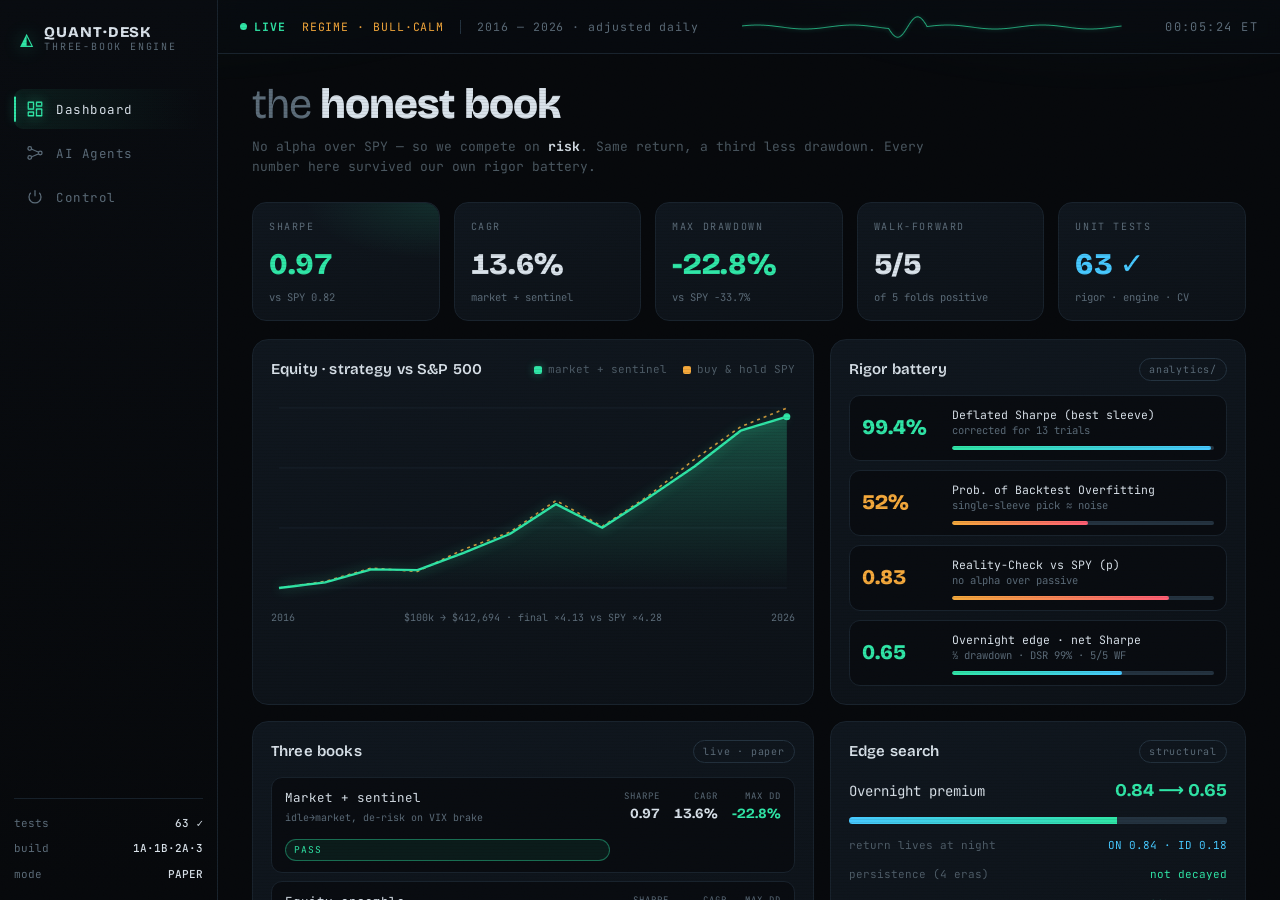
==== web/index.html @ 87b3c011 "Build senior-level animated web frontend (web/) Self-contained static control panel (HTML/CSS/JS, no" ====
<!doctype html>
<html lang="en">
<head>
<meta charset="utf-8" />
<meta name="viewport" content="width=device-width, initial-scale=1" />
<title>QUANT·DESK — Control</title>
<link rel="preconnect" href="https://fonts.googleapis.com">
<link rel="preconnect" href="https://fonts.gstatic.com" crossorigin>
<link href="https://fonts.googleapis.com/css2?family=Bricolage+Grotesque:opsz,wght@12..96,400;12..96,600;12..96,800&family=JetBrains+Mono:wght@400;500;700&display=swap" rel="stylesheet">
<link rel="stylesheet" href="styles.css" />
</head>
<body>
<!-- atmosphere -->
<div class="grain" aria-hidden="true"></div>
<div class="aurora" aria-hidden="true"></div>
<div class="scanlines" aria-hidden="true"></div>

<div class="app">
  <!-- left rail -->
  <aside class="rail">
    <div class="brand">
      <div class="brand-mark">◭</div>
      <div class="brand-txt">
        <b>QUANT·DESK</b>
        <span>three-book engine</span>
      </div>
    </div>

    <nav class="nav" id="nav">
      <button class="nav-item is-active" data-view="dashboard">
        <svg viewBox="0 0 24 24"><rect x="3" y="3" width="7" height="9"/><rect x="14" y="3" width="7" height="5"/><rect x="14" y="12" width="7" height="9"/><rect x="3" y="16" width="7" height="5"/></svg>
        <span>Dashboard</span><i></i>
      </button>
      <button class="nav-item" data-view="agents">
        <svg viewBox="0 0 24 24"><circle cx="5" cy="6" r="2.4"/><circle cx="5" cy="18" r="2.4"/><circle cx="19" cy="12" r="2.4"/><path d="M7 6.7 17 11M7 17.3 17 13"/></svg>
        <span>AI Agents</span><i></i>
      </button>
      <button class="nav-item" data-view="control">
        <svg viewBox="0 0 24 24"><path d="M12 3v8"/><path d="M6.3 6.3a8 8 0 1 0 11.4 0"/></svg>
        <span>Control</span><i></i>
      </button>
    </nav>

    <div class="rail-foot">
      <div class="kv"><span>tests</span><b class="up">63 ✓</b></div>
      <div class="kv"><span>build</span><b>1A·1B·2A·3</b></div>
      <div class="kv"><span>mode</span><b class="amber">PAPER</b></div>
    </div>
  </aside>

  <!-- top status strip -->
  <header class="topbar">
    <div class="status">
      <span class="live"><i></i>LIVE</span>
      <span class="regime" id="regime">REGIME · BULL·CALM</span>
      <span class="sep"></span>
      <span class="muted" id="span">2016 — 2026 · adjusted daily</span>
    </div>
    <div class="heartbeat"><canvas id="pulse"></canvas></div>
    <div class="clock" id="clock">--:--:--</div>
  </header>

  <!-- ===================== DASHBOARD ===================== -->
  <main class="view is-active" id="view-dashboard">
    <div class="view-head">
      <h1 class="title"><span class="t-dim">the</span> honest book</h1>
      <p class="sub">No alpha over SPY — so we compete on <b>risk</b>. Same return, a third less drawdown. Every number here survived our own rigor battery.</p>
    </div>

    <section class="stat-row" id="stats"></section>

    <div class="grid-2">
      <section class="panel chart-panel">
        <div class="panel-head">
          <h3>Equity · strategy vs S&amp;P 500</h3>
          <div class="legend">
            <span><i class="dot up"></i>market + sentinel</span>
            <span><i class="dot amber"></i>buy &amp; hold SPY</span>
          </div>
        </div>
        <div class="chart-wrap"><svg id="equity" preserveAspectRatio="none"></svg>
          <div class="chart-foot" id="chartFoot"></div>
        </div>
      </section>

      <section class="panel">
        <div class="panel-head"><h3>Rigor battery</h3><span class="tag">analytics/</span></div>
        <div class="rigor" id="rigor"></div>
      </section>
    </div>

    <div class="grid-2">
      <section class="panel">
        <div class="panel-head"><h3>Three books</h3><span class="tag">live · paper</span></div>
        <div class="books" id="books"></div>
      </section>
      <section class="panel edge-panel">
        <div class="panel-head"><h3>Edge search</h3><span class="tag">structural</span></div>
        <div class="edge" id="edge"></div>
      </section>
    </div>
  </main>

  <!-- ===================== AGENTS ===================== -->
  <main class="view" id="view-agents">
    <div class="view-head">
      <h1 class="title"><span class="t-dim">12 agents,</span> one pipeline</h1>
      <p class="sub">Research → build → validate → execute. Watch the desk check the market in real time.</p>
      <button class="ghost-btn" id="checkMarket">⟳ check the market</button>
    </div>
    <section class="field-panel">
      <canvas id="field"></canvas>
      <div class="layer-labels">
        <span style="--c:var(--cyan)">RESEARCH</span>
        <span style="--c:var(--violet)">BUILD</span>
        <span style="--c:var(--bench)">VALIDATE</span>
        <span style="--c:var(--up)">EXECUTE</span>
      </div>
    </section>
    <section class="roster" id="roster"></section>
  </main>

  <!-- ===================== CONTROL ===================== -->
  <main class="view" id="view-control">
    <div class="view-head">
      <h1 class="title"><span class="t-dim">one click.</span> the whole loop.</h1>
      <p class="sub">Activate the autonomous pipeline: research, build, validate, deploy — all gated behind a human authorization before any live order.</p>
    </div>
    <div class="control-grid">
      <section class="panel reactor-panel">
        <div class="reactor" id="reactor">
          <button class="power" id="power">
            <span class="power-ring"></span>
            <span class="power-core">
              <svg viewBox="0 0 24 24"><path d="M12 3v9"/><path d="M5.6 5.6a9 9 0 1 0 12.8 0"/></svg>
            </span>
          </button>
          <div class="power-label" id="powerLabel">ACTIVATE&nbsp;AGENTS</div>
        </div>
        <div class="phase-track" id="phaseTrack"></div>
      </section>

      <section class="panel log-panel">
        <div class="panel-head"><h3>orchestration log</h3><span class="tag" id="logState">idle</span></div>
        <div class="log" id="log"><div class="log-empty">// awaiting activation…</div></div>
      </section>
    </div>
    <p class="safety">🔒 Live execution is <b>gated</b>: the loop stops at <span class="amber">AWAITING HUMAN AUTHORIZATION</span> — no order reaches the broker without an explicit human go. This mirrors the real guardrail in the codebase.</p>
  </main>
</div>

<script src="app.js"></script>
</body>
</html>
---- web/styles.css ----
/* ============================================================
   QUANT·DESK — 4 a.m. trading-desk / mission-control aesthetic
   Bricolage Grotesque (display) + JetBrains Mono (data)
   ============================================================ */
:root{
  --bg:#06080b; --bg2:#080b10; --panel:#0c1117; --panel2:#0f161e;
  --line:#18222c; --line2:#23323f;
  --text:#d9e2ea; --dim:#7587959e; --dim2:#5b6b78; --faint:#33424e;
  --up:#2fe6a6; --down:#ff5d73; --bench:#f5a83b; --cyan:#46c8ff; --violet:#9d8bff;
  --glow:rgba(47,230,166,.45);
  --mono:'JetBrains Mono',ui-monospace,monospace;
  --disp:'Bricolage Grotesque',system-ui,sans-serif;
  --rail:218px;
}
*{box-sizing:border-box;margin:0;padding:0}
html,body{height:100%}
body{
  background:var(--bg); color:var(--text);
  font-family:var(--mono); font-size:14px; line-height:1.5;
  -webkit-font-smoothing:antialiased; overflow:hidden;
}
b{font-weight:700}
::selection{background:var(--up);color:#04130d}
canvas{display:block}

/* ---------- atmosphere ---------- */
.grain{position:fixed;inset:0;z-index:60;pointer-events:none;opacity:.045;mix-blend-mode:overlay;
  background-image:url("data:image/svg+xml,%3Csvg xmlns='http://www.w3.org/2000/svg' width='160' height='160'%3E%3Cfilter id='n'%3E%3CfeTurbulence type='fractalNoise' baseFrequency='.85' numOctaves='2'/%3E%3C/filter%3E%3Crect width='100%25' height='100%25' filter='url(%23n)'/%3E%3C/svg%3E");}
.aurora{position:fixed;inset:-20% -10% auto -10%;height:70vh;z-index:0;pointer-events:none;
  background:
    radial-gradient(50% 60% at 20% 0%, rgba(47,230,166,.10), transparent 70%),
    radial-gradient(45% 55% at 80% 5%, rgba(70,200,255,.08), transparent 70%),
    radial-gradient(40% 50% at 55% 0%, rgba(157,139,255,.06), transparent 70%);
  filter:blur(8px);animation:drift 22s ease-in-out infinite alternate;}
@keyframes drift{from{transform:translateX(-3%) translateY(-1%)}to{transform:translateX(4%) translateY(2%)}}
.scanlines{position:fixed;inset:0;z-index:61;pointer-events:none;opacity:.35;
  background:repeating-linear-gradient(0deg,transparent 0 2px,rgba(0,0,0,.22) 2px 3px);mix-blend-mode:multiply}

/* ---------- shell ---------- */
.app{position:relative;z-index:1;display:grid;
  grid-template-columns:var(--rail) 1fr; grid-template-rows:54px 1fr;
  grid-template-areas:"rail top" "rail main"; height:100vh}

/* ---------- left rail ---------- */
.rail{grid-area:rail;border-right:1px solid var(--line);background:
  linear-gradient(180deg,var(--bg2),var(--bg));display:flex;flex-direction:column;padding:18px 14px;gap:26px}
.brand{display:flex;gap:11px;align-items:center;padding:4px 6px}
.brand-mark{font-size:22px;color:var(--up);text-shadow:0 0 18px var(--glow);animation:spin 9s linear infinite}
@keyframes spin{to{transform:rotate(360deg)}}
.brand-txt{display:flex;flex-direction:column;line-height:1.15}
.brand-txt b{font-family:var(--disp);font-weight:800;letter-spacing:.06em;font-size:15px}
.brand-txt span{font-size:10px;color:var(--dim2);letter-spacing:.18em;text-transform:uppercase}

.nav{display:flex;flex-direction:column;gap:4px;margin-top:4px}
.nav-item{position:relative;display:flex;align-items:center;gap:12px;width:100%;
  background:none;border:0;color:var(--dim2);font-family:var(--mono);font-size:12.5px;
  letter-spacing:.04em;padding:11px 12px;border-radius:9px;cursor:pointer;transition:.22s}
.nav-item svg{width:18px;height:18px;fill:none;stroke:currentColor;stroke-width:1.7;stroke-linejoin:round}
.nav-item i{position:absolute;left:0;top:50%;height:0;width:2px;background:var(--up);
  transform:translateY(-50%);box-shadow:0 0 10px var(--glow);transition:.25s}
.nav-item:hover{color:var(--text);background:var(--panel)}
.nav-item.is-active{color:var(--text);background:linear-gradient(90deg,rgba(47,230,166,.08),transparent)}
.nav-item.is-active i{height:62%}
.nav-item.is-active svg{stroke:var(--up);filter:drop-shadow(0 0 6px var(--glow))}

.rail-foot{margin-top:auto;display:flex;flex-direction:column;gap:9px;border-top:1px solid var(--line);padding-top:16px}
.kv{display:flex;justify-content:space-between;font-size:11px;color:var(--dim2)}
.kv b{color:var(--text);font-weight:500}

/* ---------- topbar ---------- */
.topbar{grid-area:top;border-bottom:1px solid var(--line);display:flex;align-items:center;
  justify-content:space-between;padding:0 22px;background:rgba(8,11,16,.7);backdrop-filter:blur(8px)}
.status{display:flex;align-items:center;gap:16px;font-size:11.5px;letter-spacing:.08em}
.live{display:flex;align-items:center;gap:7px;color:var(--up);font-weight:700}
.live i{width:7px;height:7px;border-radius:50%;background:var(--up);box-shadow:0 0 0 0 var(--glow);animation:ping 1.8s infinite}
@keyframes ping{0%{box-shadow:0 0 0 0 var(--glow)}70%{box-shadow:0 0 0 7px transparent}100%{box-shadow:0 0 0 0 transparent}}
.regime{color:var(--bench)}
.muted{color:var(--dim2)}
.sep{width:1px;height:14px;background:var(--line2)}
.heartbeat{flex:1;max-width:380px;height:30px;margin:0 26px;opacity:.8}
.heartbeat canvas{width:100%;height:100%}
.clock{font-size:12px;color:var(--dim2);letter-spacing:.12em;font-variant-numeric:tabular-nums}

/* ---------- views ---------- */
.view{grid-area:main;overflow-y:auto;overflow-x:hidden;padding:30px 34px 60px;display:none;scrollbar-width:thin;scrollbar-color:var(--line2) transparent}
.view.is-active{display:block;animation:viewin .5s ease}
@keyframes viewin{from{opacity:0;transform:translateY(8px)}to{opacity:1;transform:none}}
.view::-webkit-scrollbar{width:8px}.view::-webkit-scrollbar-thumb{background:var(--line2);border-radius:4px}

.view-head{margin-bottom:26px;max-width:760px}
.title{font-family:var(--disp);font-weight:800;font-size:42px;line-height:.98;letter-spacing:-.02em}
.t-dim{color:var(--dim2);font-weight:400}
.sub{margin-top:12px;color:var(--dim);font-size:13px;max-width:680px}
.sub b{color:var(--text)}

/* ---------- stat row ---------- */
.stat-row{display:grid;grid-template-columns:repeat(5,1fr);gap:14px;margin-bottom:18px}
.stat{position:relative;background:linear-gradient(160deg,var(--panel2),var(--panel));
  border:1px solid var(--line);border-radius:14px;padding:16px 16px 14px;overflow:hidden;
  opacity:0;transform:translateY(10px);animation:rise .55s forwards}
@keyframes rise{to{opacity:1;transform:none}}
.stat::after{content:"";position:absolute;inset:0;border-radius:14px;pointer-events:none;
  background:radial-gradient(120% 80% at 100% 0,var(--sc,rgba(47,230,166,.10)),transparent 60%)}
.stat .k{font-size:10px;letter-spacing:.16em;text-transform:uppercase;color:var(--dim2)}
.stat .v{font-family:var(--disp);font-weight:800;font-size:30px;letter-spacing:-.01em;margin-top:8px;
  font-variant-numeric:tabular-nums;color:var(--vc,var(--text))}
.stat .n{font-size:10.5px;color:var(--dim2);margin-top:3px}
.stat .spark{position:absolute;right:12px;top:14px;width:46px;height:18px;opacity:.6}

/* ---------- panels / grids ---------- */
.grid-2{display:grid;grid-template-columns:1.35fr 1fr;gap:16px;margin-bottom:16px}
.panel{background:linear-gradient(165deg,var(--panel2),var(--panel));border:1px solid var(--line);
  border-radius:16px;padding:18px;opacity:0;transform:translateY(10px);animation:rise .55s .1s forwards}
.panel-head{display:flex;align-items:center;justify-content:space-between;margin-bottom:14px}
.panel-head h3{font-family:var(--disp);font-weight:600;font-size:15px;letter-spacing:.01em}
.tag{font-size:10px;color:var(--dim2);border:1px solid var(--line2);border-radius:20px;padding:3px 9px;letter-spacing:.08em}

/* equity chart */
.chart-wrap{position:relative;height:240px}
#equity{width:100%;height:212px;display:block}
.chart-foot{display:flex;justify-content:space-between;font-size:10px;color:var(--dim2);margin-top:4px}
.legend{display:flex;gap:16px;font-size:11px;color:var(--dim)}
.dot{display:inline-block;width:8px;height:8px;border-radius:2px;margin-right:6px;vertical-align:middle}
.dot.up{background:var(--up);box-shadow:0 0 8px var(--glow)}.dot.amber{background:var(--bench)}

/* rigor cards */
.rigor{display:flex;flex-direction:column;gap:9px}
.rigor-row{display:flex;align-items:center;gap:12px;padding:10px 12px;border:1px solid var(--line);
  border-radius:11px;background:var(--bg2)}
.rigor-row .rv{font-family:var(--disp);font-weight:800;font-size:21px;min-width:78px;font-variant-numeric:tabular-nums}
.rigor-row .rl{font-size:11.5px;color:var(--text)}
.rigor-row .rn{font-size:10.5px;color:var(--dim2)}
.rigor-row .meter{flex:1;height:4px;border-radius:3px;background:var(--line2);overflow:hidden;position:relative}
.rigor-row .meter b{position:absolute;left:0;top:0;bottom:0;width:0;border-radius:3px;animation:fill 1.1s ease forwards}
@keyframes fill{to{width:var(--w)}}
.good .rv{color:var(--up)} .good .meter b{background:linear-gradient(90deg,var(--up),var(--cyan))}
.warn .rv{color:var(--bench)} .warn .meter b{background:linear-gradient(90deg,var(--bench),var(--down))}

/* books */
.books{display:flex;flex-direction:column;gap:8px}
.book{display:grid;grid-template-columns:1fr auto auto auto;align-items:center;gap:14px;
  padding:11px 13px;border:1px solid var(--line);border-radius:11px;background:var(--bg2);transition:.2s}
.book:hover{border-color:var(--line2);transform:translateX(3px)}
.book .bn{font-size:12.5px}.book .bnote{font-size:10px;color:var(--dim2);margin-top:2px}
.book .stat-mini{text-align:right;font-variant-numeric:tabular-nums}
.book .stat-mini span{display:block;font-size:9px;color:var(--dim2);letter-spacing:.1em}
.book .stat-mini b{font-size:14px;font-family:var(--disp);font-weight:700}
.pill{font-size:9.5px;letter-spacing:.1em;padding:3px 8px;border-radius:20px;border:1px solid}
.pill.ok{color:var(--up);border-color:rgba(47,230,166,.4);background:rgba(47,230,166,.07)}
.pill.bench{color:var(--bench);border-color:rgba(245,168,59,.35);background:rgba(245,168,59,.06)}

/* edge panel */
.edge{display:flex;flex-direction:column;gap:13px}
.edge .ehead{display:flex;justify-content:space-between;align-items:baseline}
.edge .ehead b{font-family:var(--disp);font-size:18px}
.edge .ebar{height:7px;border-radius:4px;background:var(--line2);display:flex;overflow:hidden}
.edge .ebar i{height:100%}
.edge .erow{font-size:11px;color:var(--dim);display:flex;justify-content:space-between}
.edge .verdict{font-size:11.5px;color:var(--text);border-left:2px solid var(--up);padding-left:11px;line-height:1.55}

/* ---------- agents field ---------- */
.ghost-btn{margin-top:16px;background:rgba(70,200,255,.06);border:1px solid var(--line2);color:var(--cyan);
  font-family:var(--mono);font-size:12px;letter-spacing:.06em;padding:9px 16px;border-radius:9px;cursor:pointer;transition:.2s}
.ghost-btn:hover{background:rgba(70,200,255,.13);box-shadow:0 0 22px rgba(70,200,255,.18)}
.ghost-btn:active{transform:scale(.97)}
.field-panel{position:relative;height:clamp(320px,46vh,460px);border:1px solid var(--line);border-radius:18px;
  overflow:hidden;background:radial-gradient(120% 140% at 50% -10%,#0c141c,#070a0e);margin-bottom:18px;animation:rise .6s forwards}
#field{width:100%;height:100%}
.layer-labels{position:absolute;inset:auto 0 12px 0;display:grid;grid-template-columns:repeat(4,1fr);
  pointer-events:none;font-size:10px;letter-spacing:.22em}
.layer-labels span{text-align:center;color:var(--c);opacity:.65;text-shadow:0 0 12px var(--c)}

.roster{display:grid;grid-template-columns:repeat(4,1fr);gap:12px}
.rcol{display:flex;flex-direction:column;gap:9px}
.rcol h4{font-size:10px;letter-spacing:.2em;color:var(--cl);text-transform:uppercase;padding-left:2px}
.agent{display:flex;align-items:center;gap:10px;padding:10px 11px;border:1px solid var(--line);
  border-radius:10px;background:var(--bg2);transition:.25s}
.agent .ad{width:7px;height:7px;border-radius:50%;background:var(--cl);box-shadow:0 0 9px var(--cl);flex:none}
.agent.ready .ad{opacity:.35;box-shadow:none;animation:none}
.agent .an{font-size:11.5px}.agent .ar{font-size:9.5px;color:var(--dim2);margin-top:1px;line-height:1.3}
.agent.firing{border-color:var(--cl);box-shadow:0 0 0 1px var(--cl),0 0 24px -6px var(--cl);transform:translateY(-2px)}

/* ---------- control ---------- */
.control-grid{display:grid;grid-template-columns:340px 1fr;gap:16px;margin-bottom:14px}
.reactor-panel{display:flex;flex-direction:column;align-items:center;gap:22px;padding-top:30px}
.reactor{display:flex;flex-direction:column;align-items:center;gap:18px}
.power{position:relative;width:172px;height:172px;border:0;background:none;cursor:pointer}
.power-ring{position:absolute;inset:0;border-radius:50%;border:1px solid var(--line2);
  box-shadow:inset 0 0 40px rgba(47,230,166,.05)}
.power-ring::before{content:"";position:absolute;inset:-2px;border-radius:50%;
  border:2px solid transparent;border-top-color:var(--up);border-right-color:var(--cyan);
  animation:spin 3.4s linear infinite;opacity:.55}
.power-core{position:absolute;inset:26px;border-radius:50%;display:grid;place-items:center;
  background:radial-gradient(circle at 50% 35%,#10202a,#0a1117);border:1px solid var(--line2);transition:.3s}
.power-core svg{width:46px;height:46px;fill:none;stroke:var(--dim2);stroke-width:1.8;stroke-linecap:round;transition:.3s}
.power:hover .power-core{border-color:var(--up)}
.power:hover .power-core svg{stroke:var(--up);filter:drop-shadow(0 0 10px var(--glow))}
.power.armed .power-core{background:radial-gradient(circle at 50% 35%,#0c2a22,#06140f);border-color:var(--up);box-shadow:0 0 50px -8px var(--glow)}
.power.armed .power-core svg{stroke:var(--up);filter:drop-shadow(0 0 14px var(--glow))}
.power.armed .power-ring::before{animation-duration:1s}
.power-label{font-family:var(--disp);font-weight:800;font-size:15px;letter-spacing:.12em;color:var(--dim);transition:.3s}
.power.armed ~ .phase-track .power-label,.power.armed + .power-label{color:var(--up)}

.phase-track{display:flex;flex-direction:column;gap:8px;width:100%;margin-top:6px}
.phase{display:flex;align-items:center;gap:11px;padding:9px 12px;border:1px solid var(--line);
  border-radius:10px;background:var(--bg2);font-size:11.5px;color:var(--dim2);transition:.3s}
.phase .pi{width:20px;height:20px;border-radius:6px;border:1px solid var(--line2);display:grid;place-items:center;font-size:10px;flex:none}
.phase.run{border-color:var(--c);color:var(--text);box-shadow:0 0 18px -8px var(--c)}
.phase.run .pi{background:var(--c);color:#05130d;border-color:var(--c)}
.phase.done{color:var(--text)}.phase.done .pi{border-color:var(--up);color:var(--up)}

.log-panel{min-height:340px}
.log{height:330px;overflow-y:auto;font-size:12px;line-height:1.85;scrollbar-width:thin}
.log-empty{color:var(--faint)}
.log .ln{display:flex;gap:10px;opacity:0;animation:logln .25s forwards}
@keyframes logln{to{opacity:1}}
.log .ts{color:var(--faint);flex:none}
.log .tag-r{color:var(--cyan)}.log .tag-b{color:var(--violet)}.log .tag-v{color:var(--bench)}.log .tag-e{color:var(--up)}
.log .ok{color:var(--up)}.log .warn{color:var(--bench)}.log .err{color:var(--down)}
.safety{font-size:11.5px;color:var(--dim);background:var(--bg2);border:1px solid var(--line);
  border-radius:12px;padding:13px 16px}
.safety b{color:var(--text)}

.up{color:var(--up)}.amber{color:var(--bench)}.down{color:var(--down)}.cyan{color:var(--cyan)}

@media(max-width:1080px){
  .stat-row{grid-template-columns:repeat(2,1fr)}.grid-2,.control-grid{grid-template-columns:1fr}
  .roster{grid-template-columns:repeat(2,1fr)}:root{--rail:64px}
  .brand-txt,.nav-item span,.rail-foot{display:none}
}
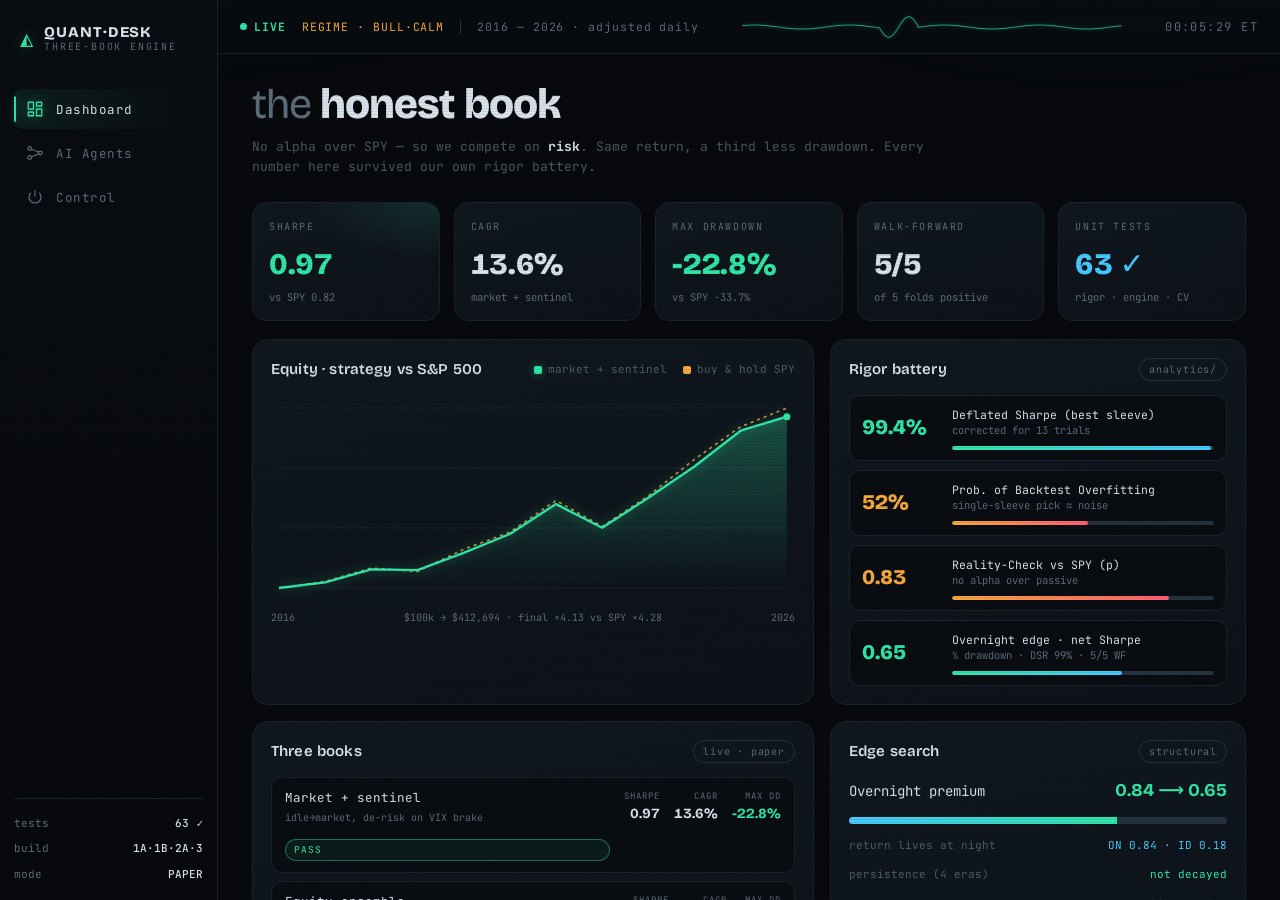
==== commit c116f6ae: "Add live-data feed: real Alpaca account snapshot on the Dashboard Backend: new read-only GET /api/ac" ====
--- a/web/index.html
+++ b/web/index.html
@@ -68,6 +68,14 @@
     </div>
 
     <section class="stat-row" id="stats"></section>
+
+    <section class="panel live-panel" id="livePanel" hidden>
+      <div class="panel-head">
+        <h3>Live book · 3 accounts <span class="live-dot"><i></i>LIVE</span></h3>
+        <span class="tag" id="liveTs">connecting…</span>
+      </div>
+      <div class="live-grid" id="liveGrid"></div>
+    </section>
 
     <div class="grid-2">
       <section class="panel chart-panel">
--- a/web/styles.css
+++ b/web/styles.css
@@ -115,6 +115,22 @@
 .panel-head h3{font-family:var(--disp);font-weight:600;font-size:15px;letter-spacing:.01em}
 .tag{font-size:10px;color:var(--dim2);border:1px solid var(--line2);border-radius:20px;padding:3px 9px;letter-spacing:.08em}
 
+/* live book */
+.live-panel{margin-bottom:16px}
+.live-dot{font-size:9px;letter-spacing:.16em;color:var(--up);margin-left:10px;display:inline-flex;align-items:center;gap:5px;vertical-align:middle}
+.live-dot i{width:6px;height:6px;border-radius:50%;background:var(--up);box-shadow:0 0 0 0 var(--glow);animation:ping 1.8s infinite}
+.live-grid{display:grid;grid-template-columns:repeat(4,1fr);gap:12px}
+.live-card{border:1px solid var(--line);border-radius:12px;padding:13px 15px;background:var(--bg2);
+  position:relative;overflow:hidden;opacity:0;animation:rise .5s forwards}
+.live-card.total{border-color:rgba(47,230,166,.32);background:linear-gradient(155deg,rgba(47,230,166,.09),var(--bg2))}
+.live-card.off{opacity:.45}
+.lc-name{font-size:10px;letter-spacing:.08em;color:var(--dim2);text-transform:uppercase;
+  display:flex;justify-content:space-between;gap:8px}
+.lc-name span{color:var(--faint);letter-spacing:0;text-transform:none}
+.lc-eq{font-family:var(--disp);font-weight:800;font-size:23px;margin-top:7px;font-variant-numeric:tabular-nums}
+.lc-row{display:flex;justify-content:space-between;align-items:center;margin-top:7px;font-size:11.5px;gap:8px}
+.lc-vs{color:var(--dim2);font-size:10px}
+
 /* equity chart */
 .chart-wrap{position:relative;height:240px}
 #equity{width:100%;height:212px;display:block}
@@ -224,7 +240,7 @@
 .up{color:var(--up)}.amber{color:var(--bench)}.down{color:var(--down)}.cyan{color:var(--cyan)}
 
 @media(max-width:1080px){
-  .stat-row{grid-template-columns:repeat(2,1fr)}.grid-2,.control-grid{grid-template-columns:1fr}
+  .stat-row,.live-grid{grid-template-columns:repeat(2,1fr)}.grid-2,.control-grid{grid-template-columns:1fr}
   .roster{grid-template-columns:repeat(2,1fr)}:root{--rail:64px}
   .brand-txt,.nav-item span,.rail-foot{display:none}
 }
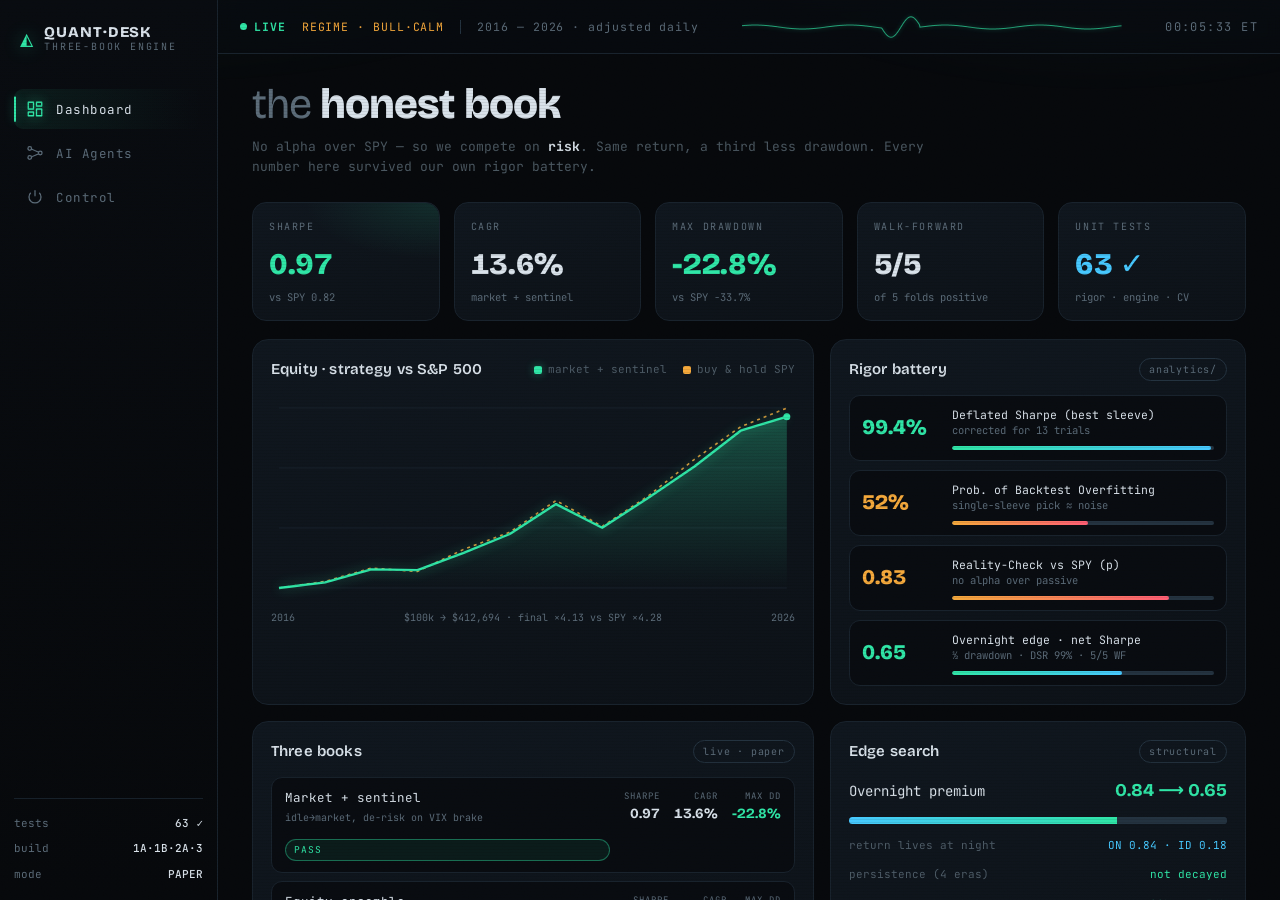
==== commit cfd5d14e: "Add autonomous 12-agent strategy lab with human approval gate Each agent researches an ORIGINAL in-h" ====
--- a/web/index.html
+++ b/web/index.html
@@ -113,8 +113,12 @@
   <main class="view" id="view-agents">
     <div class="view-head">
       <h1 class="title"><span class="t-dim">12 agents,</span> one pipeline</h1>
-      <p class="sub">Research → build → validate → execute. Watch the desk check the market in real time.</p>
-      <button class="ghost-btn" id="checkMarket">⟳ check the market</button>
+      <p class="sub">Each agent researches an <b>original</b> mechanism — no textbook references — then builds, validates and dry-run-executes it. You approve or reject what survives.</p>
+      <div class="agent-actions">
+        <button class="primary-btn" id="runAgents"><span class="pb-ico">▶</span> run 12 agents</button>
+        <button class="ghost-btn" id="checkMarket">⟳ check the market</button>
+        <span class="tag" id="agentsState">idle</span>
+      </div>
     </div>
     <section class="field-panel">
       <canvas id="field"></canvas>
@@ -125,6 +129,16 @@
         <span style="--c:var(--up)">EXECUTE</span>
       </div>
     </section>
+
+    <section class="panel lab-panel">
+      <div class="panel-head">
+        <h3>Strategy lab · candidates</h3>
+        <span class="tag" id="benchLine">benchmark — equity ensemble</span>
+      </div>
+      <div class="agent-log" id="agentLog" hidden></div>
+      <div class="cand-grid" id="candGrid"></div>
+    </section>
+
     <section class="roster" id="roster"></section>
   </main>
 
--- a/web/styles.css
+++ b/web/styles.css
@@ -244,3 +244,58 @@
   .roster{grid-template-columns:repeat(2,1fr)}:root{--rail:64px}
   .brand-txt,.nav-item span,.rail-foot{display:none}
 }
+
+/* ---- strategy lab (agents view) ---- */
+.agent-actions{display:flex;align-items:center;gap:12px;margin-top:16px;flex-wrap:wrap}
+.agent-actions .ghost-btn{margin-top:0}
+.primary-btn{background:linear-gradient(135deg,rgba(47,230,166,.16),rgba(47,230,166,.04));
+  border:1px solid rgba(47,230,166,.4);color:var(--up);font-family:var(--mono);font-size:12.5px;
+  letter-spacing:.05em;padding:10px 18px;border-radius:10px;cursor:pointer;transition:.2s}
+.primary-btn .pb-ico{margin-right:6px;display:inline-block}
+.primary-btn:hover{background:linear-gradient(135deg,rgba(47,230,166,.26),rgba(47,230,166,.08));box-shadow:0 0 26px -4px var(--glow)}
+.primary-btn:active{transform:scale(.97)}
+.primary-btn:disabled,.primary-btn.busy{opacity:.6;cursor:default;box-shadow:none}
+.primary-btn.busy .pb-ico{animation:spin 1s linear infinite}
+
+.lab-panel{margin-top:18px}
+.agent-log{height:206px;overflow-y:auto;font-size:11.5px;line-height:1.7;background:var(--bg2);
+  border:1px solid var(--line);border-radius:12px;padding:12px 14px;margin:4px 0 16px;
+  scrollbar-width:thin;scrollbar-color:var(--line2) transparent}
+.agent-log::-webkit-scrollbar{width:7px}.agent-log::-webkit-scrollbar-thumb{background:var(--line2);border-radius:4px}
+.aln{display:flex;gap:9px;align-items:baseline;opacity:0;animation:logln .22s forwards}
+.aln .ats{color:var(--faint);flex:none;font-size:10px;min-width:58px}
+.aln .aph{flex:none;min-width:62px;color:var(--c,var(--dim2));text-transform:uppercase;font-size:9.5px;letter-spacing:.08em}
+.aln .ok{color:var(--up)}.aln .warn{color:var(--bench)}.aln .err{color:var(--down)}
+
+.lab-summary{grid-column:1/-1;font-size:11.5px;color:var(--dim);border:1px dashed var(--line2);
+  border-radius:10px;padding:10px 13px;margin-bottom:4px;background:rgba(70,200,255,.03)}
+.cand-grid{display:grid;grid-template-columns:repeat(3,1fr);gap:12px}
+.cand{position:relative;border:1px solid var(--line);border-left:3px solid var(--fc);border-radius:13px;
+  padding:14px;background:linear-gradient(165deg,var(--panel2),var(--panel));transition:.2s;
+  display:flex;flex-direction:column;gap:9px}
+.cand:hover{border-color:var(--line2);transform:translateY(-2px);box-shadow:0 10px 30px -16px #000}
+.cand.approved{border-color:rgba(47,230,166,.5);box-shadow:0 0 0 1px rgba(47,230,166,.25)}
+.cand.rejected{opacity:.5}
+.cand-head{display:flex;justify-content:space-between;align-items:flex-start;gap:8px}
+.cand-agent{font-family:var(--disp);font-weight:800;font-size:15px;letter-spacing:.01em}
+.cand-strat{font-size:10px;color:var(--dim2);margin-top:2px}
+.vpill{font-size:9px;letter-spacing:.1em;padding:3px 8px;border-radius:20px;border:1px solid;flex:none}
+.vpill.up{color:var(--up);border-color:rgba(47,230,166,.4);background:rgba(47,230,166,.07)}
+.vpill.amber{color:var(--bench);border-color:rgba(245,168,59,.35);background:rgba(245,168,59,.06)}
+.vpill.down{color:var(--down);border-color:rgba(255,93,115,.3);background:rgba(255,93,115,.05)}
+.cand-thesis{font-size:11px;color:var(--dim);line-height:1.45;min-height:32px}
+.cand-metrics{display:grid;grid-template-columns:repeat(3,1fr);gap:8px 6px;padding:9px 0;
+  border-top:1px solid var(--line);border-bottom:1px solid var(--line)}
+.cand-metrics div{display:flex;flex-direction:column;gap:2px}
+.cand-metrics span{font-size:8.5px;letter-spacing:.08em;color:var(--dim2)}
+.cand-metrics b{font-size:13px;font-variant-numeric:tabular-nums;font-weight:700}
+.cand-foot{display:flex;align-items:center;gap:8px}
+.cand-foot button{font-family:var(--mono);font-size:11px;padding:6px 12px;border-radius:8px;cursor:pointer;border:1px solid;transition:.18s}
+.cand-foot .appr{color:var(--up);border-color:rgba(47,230,166,.35);background:rgba(47,230,166,.06)}
+.cand-foot .appr:hover{background:rgba(47,230,166,.16)}
+.cand-foot .rej{color:var(--down);border-color:rgba(255,93,115,.3);background:rgba(255,93,115,.05)}
+.cand-foot .rej:hover{background:rgba(255,93,115,.14)}
+.cand-state{margin-left:auto;font-size:9.5px;letter-spacing:.1em;text-transform:uppercase;color:var(--dim2)}
+.cand.approved .cand-state{color:var(--up)}.cand.rejected .cand-state{color:var(--down)}
+@media(max-width:1100px){.cand-grid{grid-template-columns:repeat(2,1fr)}}
+@media(max-width:680px){.cand-grid{grid-template-columns:1fr}}
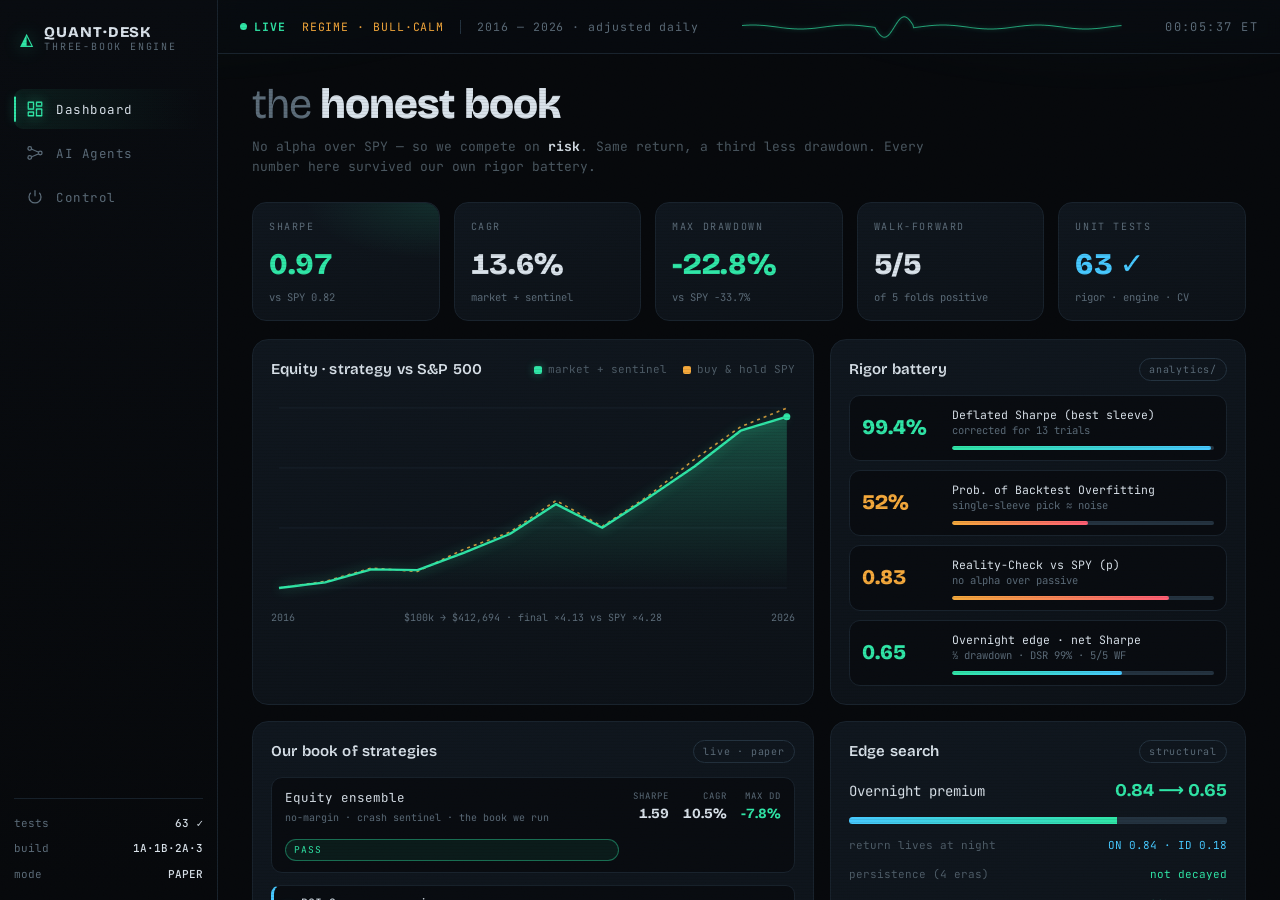
==== commit b2479624: "Approval adds strategies to the book; explicit walk-forward in agent lab - Dashboard "Three books" -" ====
--- a/web/index.html
+++ b/web/index.html
@@ -99,8 +99,9 @@
 
     <div class="grid-2">
       <section class="panel">
-        <div class="panel-head"><h3>Three books</h3><span class="tag">live · paper</span></div>
+        <div class="panel-head"><h3>Our book of strategies</h3><span class="tag">live · paper</span></div>
         <div class="books" id="books"></div>
+        <div class="book-list" id="bookList"></div>
       </section>
       <section class="panel edge-panel">
         <div class="panel-head"><h3>Edge search</h3><span class="tag">structural</span></div>
--- a/web/styles.css
+++ b/web/styles.css
@@ -244,6 +244,19 @@
   .roster{grid-template-columns:repeat(2,1fr)}:root{--rail:64px}
   .brand-txt,.nav-item span,.rail-foot{display:none}
 }
+
+/* ---- book of strategies (dashboard) ---- */
+.book-list{margin-top:12px;display:flex;flex-direction:column;gap:5px}
+.bk-row{display:flex;align-items:center;gap:10px;padding:8px 11px;border:1px solid var(--line);
+  border-left:3px solid var(--fc);border-radius:9px;background:var(--bg2);font-size:11.5px}
+.bk-row.lab{background:linear-gradient(90deg,rgba(47,230,166,.06),var(--bg2))}
+.bk-dot{width:6px;height:6px;border-radius:50%;background:var(--fc);box-shadow:0 0 8px var(--fc);flex:none}
+.bk-name{flex:1;color:var(--text)}
+.bk-name span{display:block;font-size:9px;color:var(--dim2);margin-top:1px}
+.bk-src{font-size:8.5px;letter-spacing:.08em;text-transform:uppercase;color:var(--dim2)}
+.bk-row.lab .bk-src{color:var(--up)}
+.bk-w{font-variant-numeric:tabular-nums;min-width:42px;text-align:right;color:var(--text)}
+.bk-overlay{font-size:10px;color:var(--dim2);padding:7px 11px;border:1px dashed var(--line2);border-radius:9px;margin-top:2px}
 
 /* ---- strategy lab (agents view) ---- */
 .agent-actions{display:flex;align-items:center;gap:12px;margin-top:16px;flex-wrap:wrap}
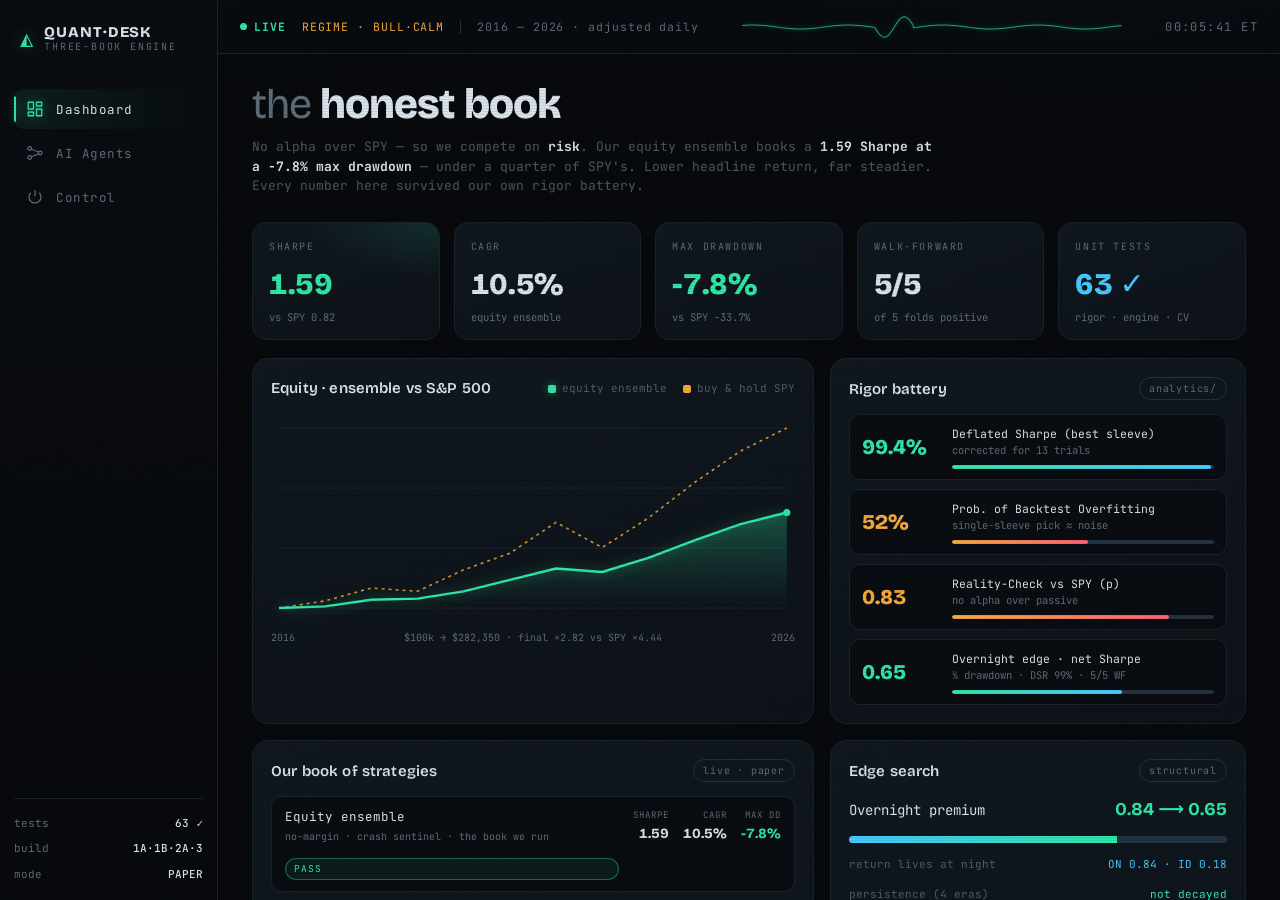
==== commit f19dcd2e: "Dashboard reflects the ensemble book; lab samples a fresh batch each run Dashboard now shows OUR boo" ====
--- a/web/index.html
+++ b/web/index.html
@@ -64,7 +64,7 @@
   <main class="view is-active" id="view-dashboard">
     <div class="view-head">
       <h1 class="title"><span class="t-dim">the</span> honest book</h1>
-      <p class="sub">No alpha over SPY — so we compete on <b>risk</b>. Same return, a third less drawdown. Every number here survived our own rigor battery.</p>
+      <p class="sub">No alpha over SPY — so we compete on <b>risk</b>. Our equity ensemble books a <b>1.59 Sharpe at a −7.8% max drawdown</b> — under a quarter of SPY's. Lower headline return, far steadier. Every number here survived our own rigor battery.</p>
     </div>
 
     <section class="stat-row" id="stats"></section>
@@ -80,9 +80,9 @@
     <div class="grid-2">
       <section class="panel chart-panel">
         <div class="panel-head">
-          <h3>Equity · strategy vs S&amp;P 500</h3>
+          <h3>Equity · ensemble vs S&amp;P 500</h3>
           <div class="legend">
-            <span><i class="dot up"></i>market + sentinel</span>
+            <span><i class="dot up"></i>equity ensemble</span>
             <span><i class="dot amber"></i>buy &amp; hold SPY</span>
           </div>
         </div>
--- a/web/styles.css
+++ b/web/styles.css
@@ -297,6 +297,7 @@
 .vpill.amber{color:var(--bench);border-color:rgba(245,168,59,.35);background:rgba(245,168,59,.06)}
 .vpill.down{color:var(--down);border-color:rgba(255,93,115,.3);background:rgba(255,93,115,.05)}
 .cand-thesis{font-size:11px;color:var(--dim);line-height:1.45;min-height:32px}
+.cand-params{font-size:9px;color:var(--dim2);line-height:1.4;word-break:break-word}
 .cand-metrics{display:grid;grid-template-columns:repeat(3,1fr);gap:8px 6px;padding:9px 0;
   border-top:1px solid var(--line);border-bottom:1px solid var(--line)}
 .cand-metrics div{display:flex;flex-direction:column;gap:2px}
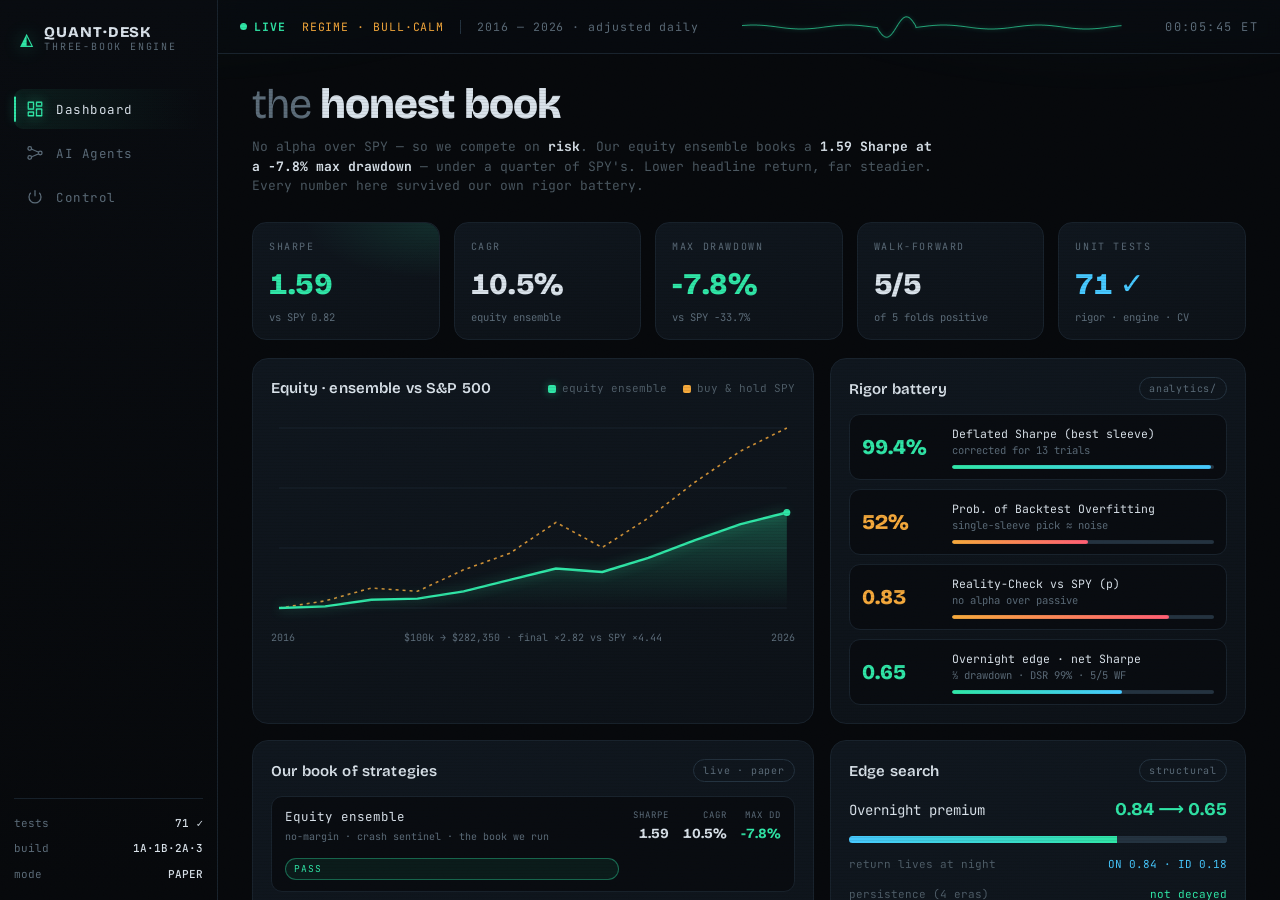
==== commit f4d4bf31: "Wire RAG Vault sentiment signals into the dashboard Adds a "Sentiment signals · RAG Vault" panel to " ====
--- a/web/index.html
+++ b/web/index.html
@@ -42,7 +42,7 @@
     </nav>
 
     <div class="rail-foot">
-      <div class="kv"><span>tests</span><b class="up">63 ✓</b></div>
+      <div class="kv"><span>tests</span><b class="up">71 ✓</b></div>
       <div class="kv"><span>build</span><b>1A·1B·2A·3</b></div>
       <div class="kv"><span>mode</span><b class="amber">PAPER</b></div>
     </div>
@@ -108,6 +108,15 @@
         <div class="edge" id="edge"></div>
       </section>
     </div>
+
+    <section class="panel signals-panel">
+      <div class="panel-head">
+        <h3>Sentiment signals · RAG Vault</h3>
+        <span class="tag" id="sigTag">connecting…</span>
+      </div>
+      <div class="sig-grid" id="sigGrid"></div>
+      <div class="sig-foot" id="sigFoot"></div>
+    </section>
   </main>
 
   <!-- ===================== AGENTS ===================== -->
--- a/web/styles.css
+++ b/web/styles.css
@@ -258,6 +258,32 @@
 .bk-w{font-variant-numeric:tabular-nums;min-width:42px;text-align:right;color:var(--text)}
 .bk-overlay{font-size:10px;color:var(--dim2);padding:7px 11px;border:1px dashed var(--line2);border-radius:9px;margin-top:2px}
 
+/* ---- RAG-Vault sentiment signals (dashboard) ---- */
+.signals-panel{margin-top:14px}
+.sig-grid{display:grid;grid-template-columns:1fr 1fr;gap:14px}
+@media (max-width:720px){.sig-grid{grid-template-columns:1fr}}
+.sig-col{display:flex;flex-direction:column;gap:5px}
+.sig-col-h{display:flex;align-items:center;gap:7px;font-family:var(--mono);font-size:10px;
+  letter-spacing:.12em;text-transform:uppercase;padding-bottom:4px}
+.sig-col-h span{margin-left:auto;color:var(--dim2)}
+.sig-col-h.up{color:var(--up)} .sig-col-h.down{color:var(--down)}
+.sig-row{display:flex;align-items:center;gap:10px;padding:7px 11px;border:1px solid var(--line);
+  border-radius:9px;background:var(--bg2);font-size:11.5px}
+.sig-tk{min-width:48px;color:var(--text);font-variant-numeric:tabular-nums}
+.sig-conf{font-size:8.5px;letter-spacing:.08em;text-transform:uppercase;color:var(--dim2);min-width:50px}
+.sig-conf.high{color:var(--up)} .sig-conf.medium{color:var(--bench)}
+.sig-meter{flex:1;height:6px;border-radius:4px;background:var(--line2);overflow:hidden}
+.sig-meter i{display:block;height:100%}
+.sig-meter i.up{background:linear-gradient(90deg,var(--cyan),var(--up))}
+.sig-meter i.down{background:linear-gradient(90deg,var(--bench),var(--down))}
+.sig-cv{font-variant-numeric:tabular-nums;min-width:52px;text-align:right}
+.sig-cv.up{color:var(--up)} .sig-cv.down{color:var(--down)}
+.sig-empty{font-size:11px;color:var(--dim2);padding:7px 11px;border:1px dashed var(--line2);border-radius:9px}
+.sig-off{grid-column:1/-1;font-size:11.5px;color:var(--dim);line-height:1.6}
+.sig-foot{margin-top:12px;font-size:10.5px;color:var(--dim2);line-height:1.55;
+  border-left:2px solid var(--bench);padding-left:11px}
+.sig-off code,.sig-foot code{font-family:var(--mono);color:var(--cyan);font-size:10px}
+
 /* ---- strategy lab (agents view) ---- */
 .agent-actions{display:flex;align-items:center;gap:12px;margin-top:16px;flex-wrap:wrap}
 .agent-actions .ghost-btn{margin-top:0}
@@ -292,6 +318,9 @@
 .cand-head{display:flex;justify-content:space-between;align-items:flex-start;gap:8px}
 .cand-agent{font-family:var(--disp);font-weight:800;font-size:15px;letter-spacing:.01em}
 .cand-strat{font-size:10px;color:var(--dim2);margin-top:2px}
+.src-badge{margin-left:7px;font-size:8px;letter-spacing:.06em;padding:1px 6px;border-radius:10px;border:1px solid var(--line2);text-transform:uppercase}
+.src-badge.llm{color:var(--violet);border-color:rgba(157,139,255,.4);background:rgba(157,139,255,.08)}
+.src-badge.lab{color:var(--dim2)}
 .vpill{font-size:9px;letter-spacing:.1em;padding:3px 8px;border-radius:20px;border:1px solid;flex:none}
 .vpill.up{color:var(--up);border-color:rgba(47,230,166,.4);background:rgba(47,230,166,.07)}
 .vpill.amber{color:var(--bench);border-color:rgba(245,168,59,.35);background:rgba(245,168,59,.06)}
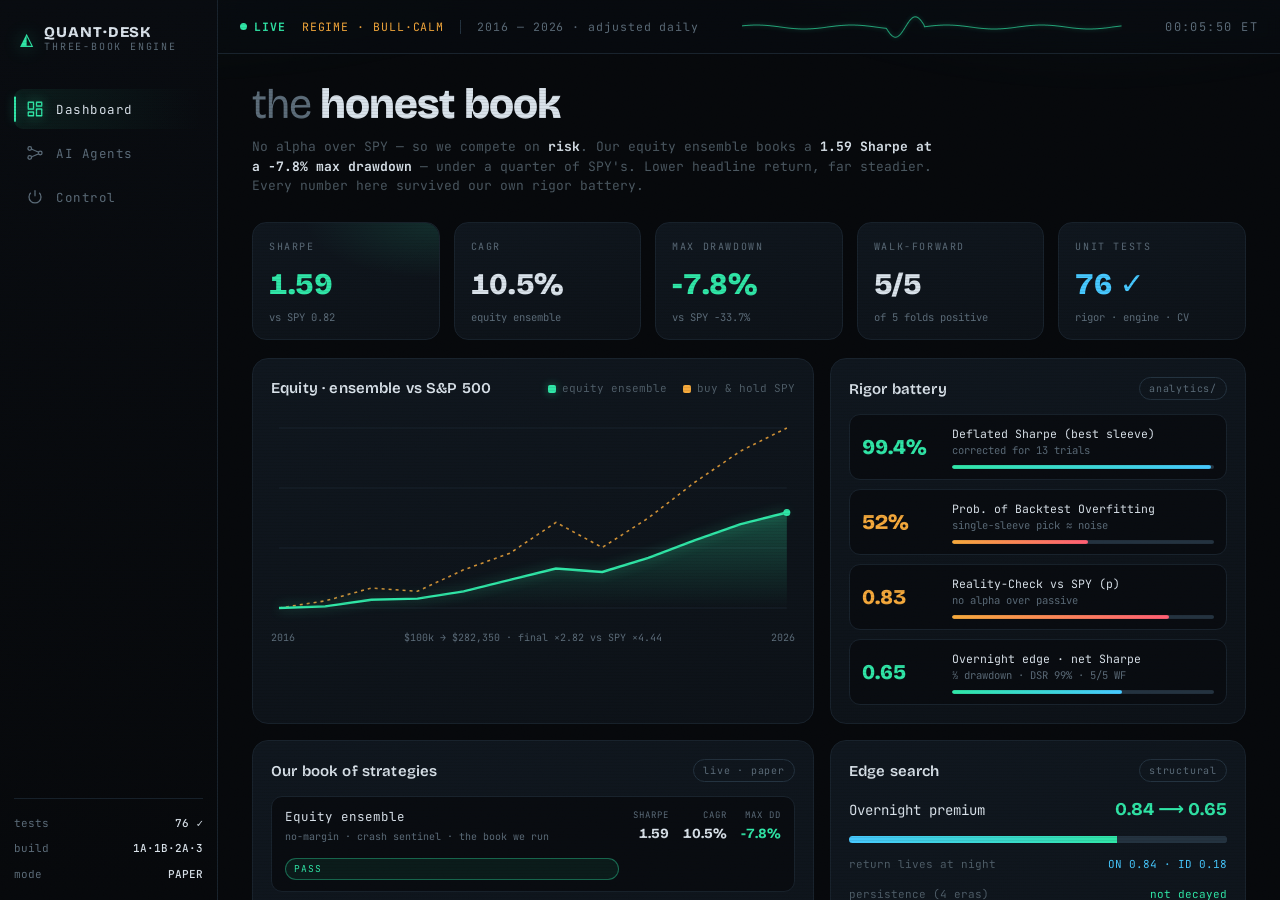
==== commit d540123a: "Add gate mode to the sentiment overlay + dashboard gate preview Per the desired live behavior: trade" ====
--- a/web/index.html
+++ b/web/index.html
@@ -42,7 +42,7 @@
     </nav>
 
     <div class="rail-foot">
-      <div class="kv"><span>tests</span><b class="up">71 ✓</b></div>
+      <div class="kv"><span>tests</span><b class="up">76 ✓</b></div>
       <div class="kv"><span>build</span><b>1A·1B·2A·3</b></div>
       <div class="kv"><span>mode</span><b class="amber">PAPER</b></div>
     </div>
@@ -75,6 +75,7 @@
         <span class="tag" id="liveTs">connecting…</span>
       </div>
       <div class="live-grid" id="liveGrid"></div>
+      <div class="sent-actions" id="sentActions"></div>
     </section>
 
     <div class="grid-2">
--- a/web/styles.css
+++ b/web/styles.css
@@ -130,6 +130,26 @@
 .lc-eq{font-family:var(--disp);font-weight:800;font-size:23px;margin-top:7px;font-variant-numeric:tabular-nums}
 .lc-row{display:flex;justify-content:space-between;align-items:center;margin-top:7px;font-size:11.5px;gap:8px}
 .lc-vs{color:var(--dim2);font-size:10px}
+.lc-holds{display:flex;flex-wrap:wrap;gap:5px;margin-top:10px;padding-top:9px;border-top:1px solid var(--line)}
+.lc-hold{display:inline-flex;align-items:center;gap:3px;font-family:var(--mono);font-size:9.5px;
+  color:var(--dim2);padding:2px 6px;border:1px solid var(--line);border-radius:6px;background:var(--bg)}
+.lc-hold.up{color:var(--up);border-color:rgba(47,230,166,.28)}
+.lc-hold.down{color:var(--down);border-color:rgba(255,93,115,.28)}
+.lc-hold .vp{font-style:normal;font-size:8px}
+/* sentiment gate preview (which held names the overlay trades vs drops) */
+.sent-actions{margin-top:14px;border-top:1px solid var(--line);padding-top:13px}
+.sent-actions:empty{display:none}
+.sa-head{font-family:var(--mono);font-size:10px;letter-spacing:.1em;text-transform:uppercase;color:var(--dim2);margin-bottom:10px}
+.sa-head span{text-transform:none;letter-spacing:0;color:var(--faint);margin-left:6px}
+.sa-head code{color:var(--cyan)}
+.sa-row{display:flex;align-items:flex-start;gap:12px;margin-bottom:8px}
+.sa-row>b{min-width:172px;font-size:10px;letter-spacing:.03em;padding-top:3px;font-family:var(--mono)}
+.sa-chips{display:flex;flex-wrap:wrap;gap:5px;flex:1}
+.sa-chip{font-family:var(--mono);font-size:10px;padding:3px 8px;border-radius:6px;border:1px solid var(--line);background:var(--bg)}
+.sa-chip.up{color:var(--up);border-color:rgba(47,230,166,.3)}
+.sa-chip.down{color:var(--down);border-color:rgba(255,93,115,.3);text-decoration:line-through;opacity:.85}
+.sa-none{color:var(--dim2);font-size:10px;font-family:var(--mono)}
+.sa-foot{font-size:10px;color:var(--dim2);line-height:1.5;margin-top:6px;border-left:2px solid var(--up);padding-left:10px}
 
 /* equity chart */
 .chart-wrap{position:relative;height:240px}
